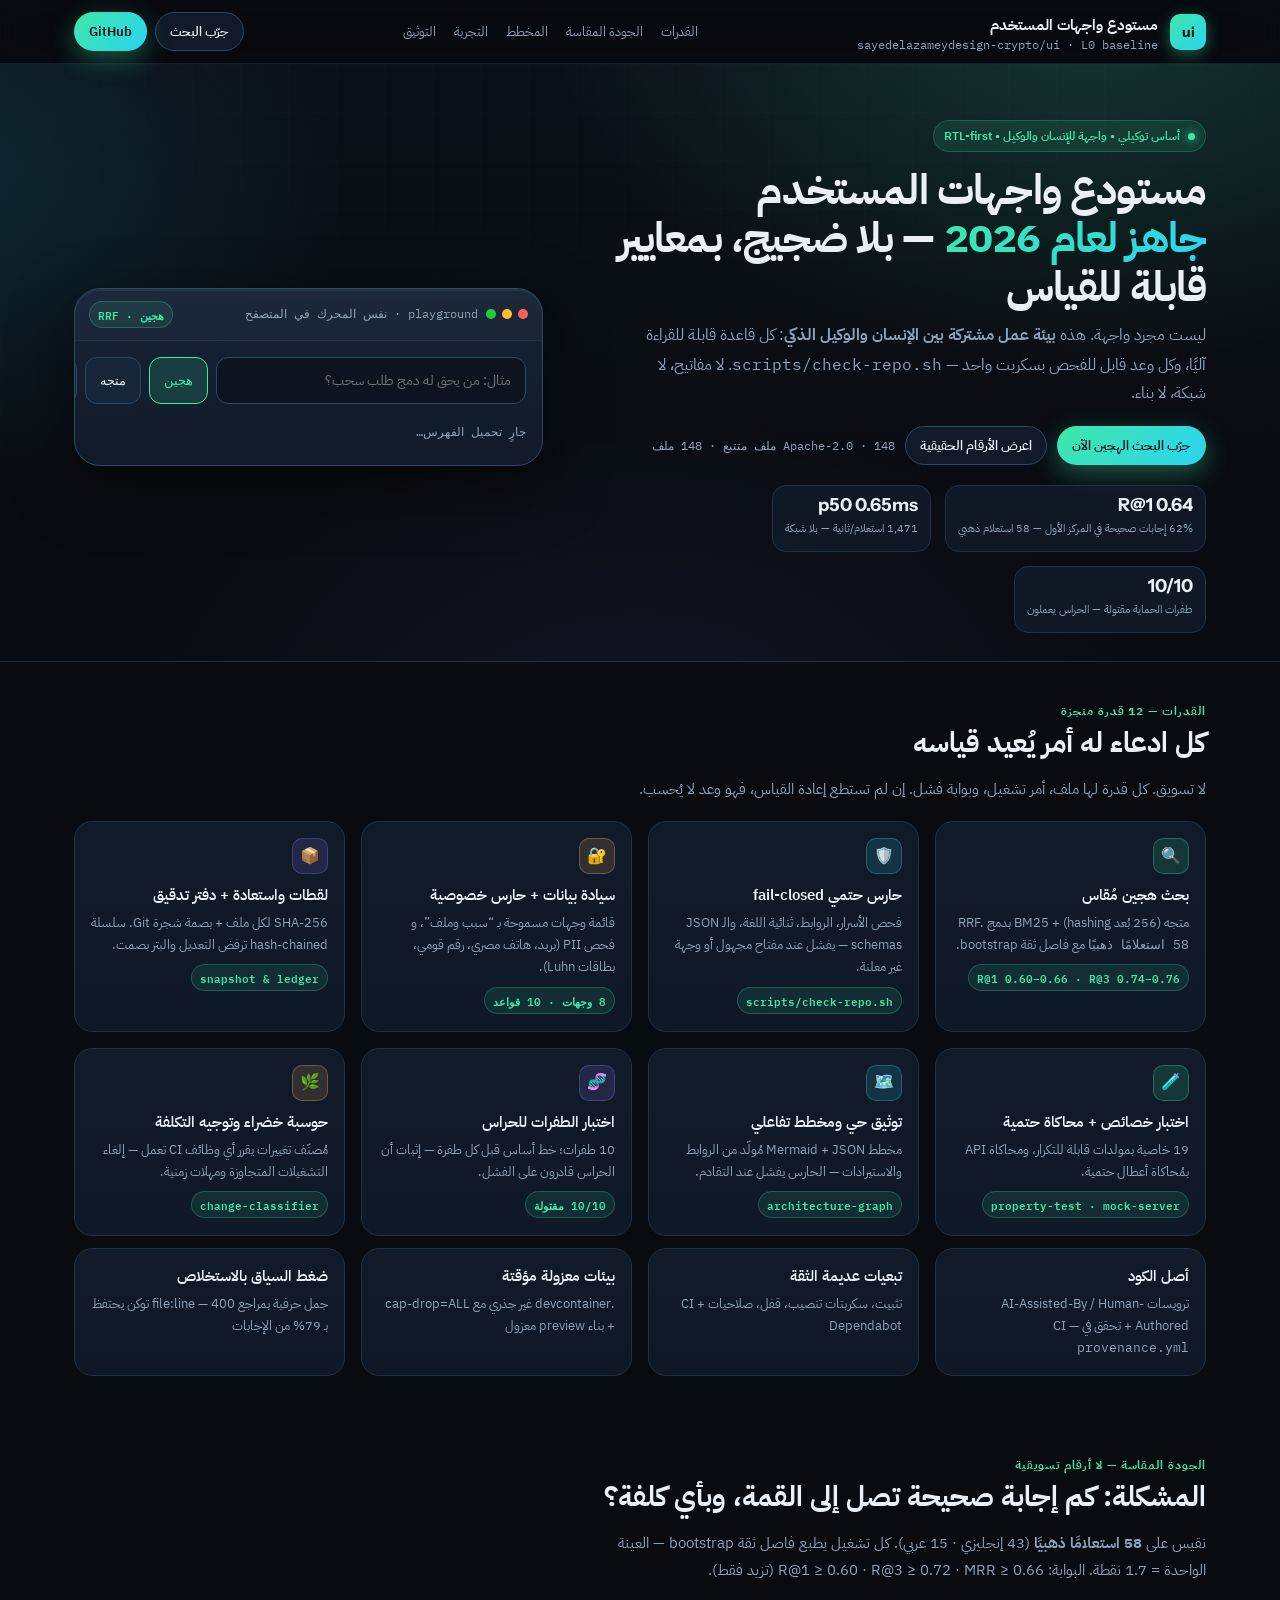
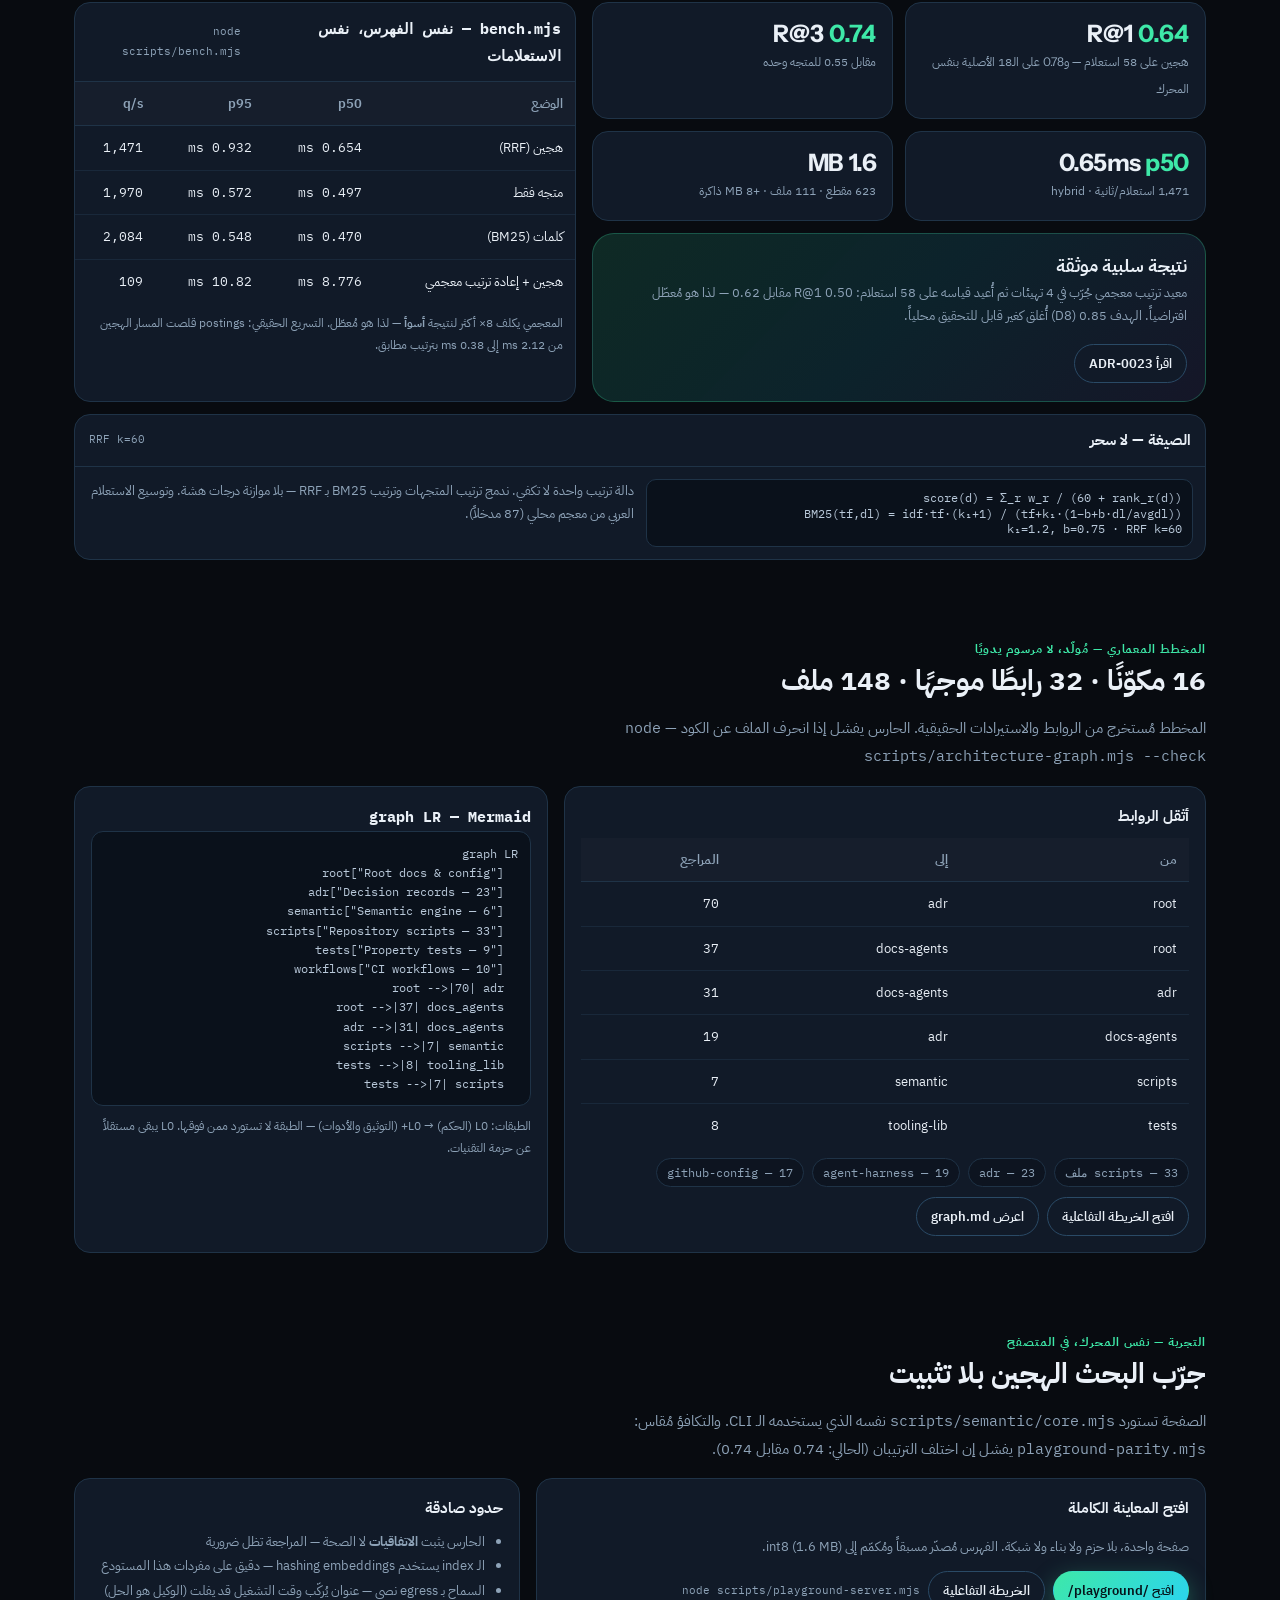
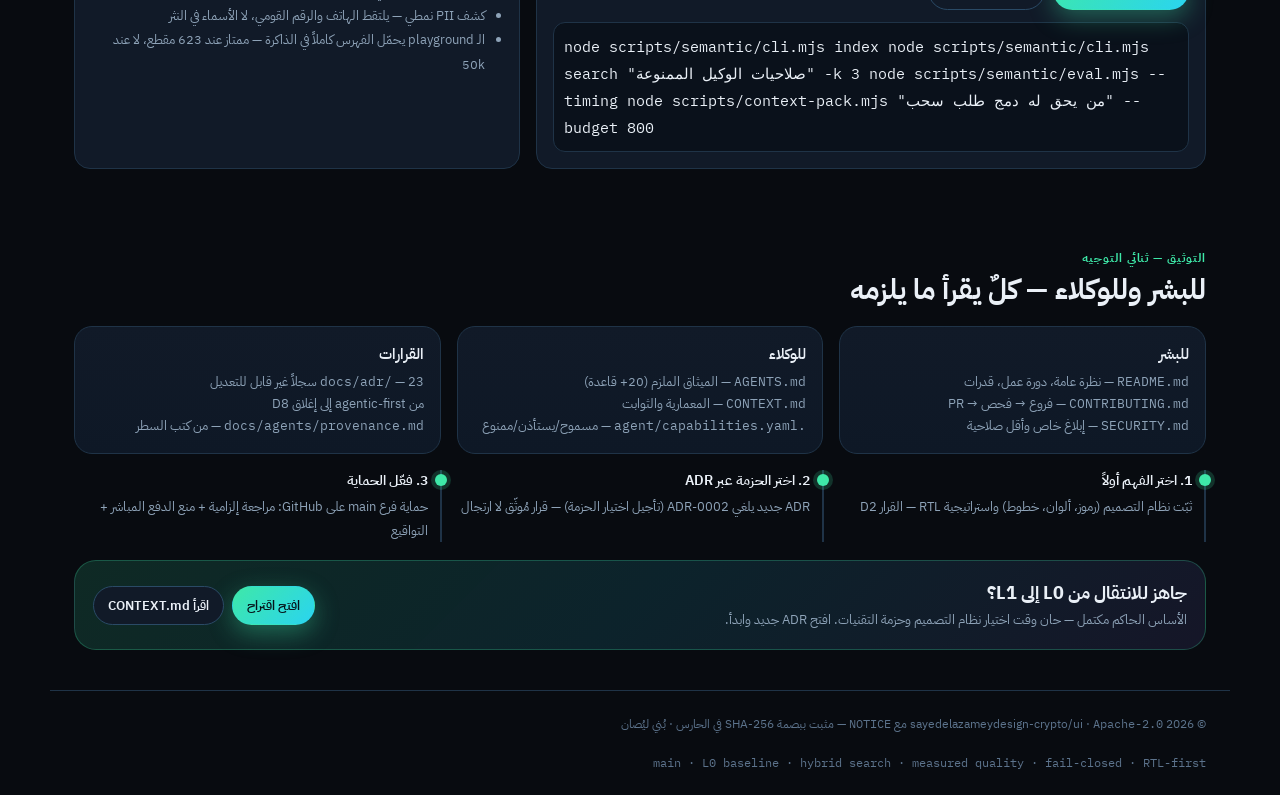
==== showcase/index.html @ 6b9ba419 "feat(showcase): موقع تعريفي فاخر RTL-first + معاينة حية هجينة - /showcase/index.html — landing page " ====
<!doctype html>
<html lang="ar" dir="rtl">
<head>
<meta charset="utf-8">
<meta name="viewport" content="width=device-width, initial-scale=1">
<title>ui — مستودع واجهات المستخدم • توكيلي وجاهز لـ 2026</title>
<meta name="description" content="مستودع واجهات المستخدم — أساس توكيلي (Agentic-First) جاهز لعام 2026. بحث هجين مُقاس، بوابة جودة حتمية، توثيق حي، واستعادة مشفّرة.">
<link rel="preconnect" href="https://fonts.googleapis.com">
<style>
  @import url('https://fonts.googleapis.com/css2?family=IBM+Plex+Sans+Arabic:wght@400;500;600;700&family=IBM+Plex+Mono:wght@400;500&family=Instrument+Sans:wght@500;600;700&display=swap');
  :root{
    --bg:#080B10; --bg2:#0F1520; --panel:#111A28; --panel2:#172539; --line:#1F3347; --line2:#2A4A66;
    --text:#EAF0F7; --muted:#8EA3B8; --dim:#5C738C;
    --accent:#3EE8A8; --accent2:#2AD4F0; --accent3:#FFB86B; --violet:#8B7DFF;
    --radius:18px; --radius-lg:26px; --shadow: 0 20px 60px rgba(0,0,0,.55), 0 2px 0 rgba(255,255,255,.06) inset;
  }
  *{box-sizing:border-box}
  html{scroll-behavior:smooth}
  body{margin:0;background:var(--bg);color:var(--text);font:15px/1.8 'IBM Plex Sans Arabic', system-ui, sans-serif;overflow-x:hidden}
  a{color:var(--accent);text-decoration:none}
  a:hover{text-decoration:underline}
  .mono{font-family:'IBM Plex Mono', ui-monospace, monospace}
  .eng{font-family:'Instrument Sans', sans-serif;letter-spacing:-.02em}
  /* NAV */
  nav{position:sticky;top:0;z-index:50;background:rgba(8,11,16,.72);backdrop-filter:blur(16px) saturate(1.2);border-bottom:1px solid rgba(31,51,71,.6)}
  .nav-inner{max-width:1180px;margin:0 auto;padding:12px 24px;display:flex;align-items:center;gap:18px;justify-content:space-between}
  .brand{display:flex;align-items:center;gap:12px}
  .logo{width:36px;height:36px;border-radius:10px;background:linear-gradient(135deg,var(--accent),var(--accent2));display:grid;place-items:center;color:#07131A;font:800 14px 'Instrument Sans',sans-serif;box-shadow:0 4px 16px rgba(62,232,168,.4)}
  .brand b{font-size:15px}
  .brand span{color:var(--muted);font-size:12px;display:block;line-height:1}
  .nav-links{display:flex;gap:18px;align-items:center;font-size:13px}
  .nav-links a{color:var(--muted)}
  .nav-links a:hover{color:var(--text)}
  .btn{appearance:none;border:1px solid var(--line2);background:var(--panel);color:var(--text);padding:9px 14px;border-radius:999px;font:600 13px 'IBM Plex Sans Arabic',sans-serif;cursor:pointer;transition:.2s}
  .btn:hover{border-color:var(--accent);transform:translateY(-1px)}
  .btn.primary{background:linear-gradient(135deg,var(--accent),var(--accent2));color:#06131A;border-color:transparent;box-shadow:0 8px 24px rgba(62,232,168,.35)}
  .btn.primary:hover{filter:brightness(1.06)}
  /* HERO */
  .hero{position:relative;overflow:hidden;border-bottom:1px solid var(--line)}
  .hero-bg{position:absolute;inset:0;background:
    radial-gradient(900px 600px at 85% -10%, rgba(62,232,168,.18), transparent 60%),
    radial-gradient(800px 500px at -10% 20%, rgba(42,212,240,.14), transparent 60%),
    radial-gradient(900px 600px at 50% 120%, rgba(139,125,255,.10), transparent 60%),
    linear-gradient(180deg, #0B1018 0%, #080B10 100%)}
  .grid-lines{position:absolute;inset:0;opacity:.3;background-image:
    linear-gradient(rgba(255,255,255,.04) 1px, transparent 1px),
    linear-gradient(90deg, rgba(255,255,255,.04) 1px, transparent 1px);background-size:48px 48px;mask-image:radial-gradient(80% 60% at 50% 0%, black 40%, transparent 75%)}
  .hero-inner{position:relative;max-width:1180px;margin:0 auto;padding:56px 24px 28px;display:grid;grid-template-columns:1.15fr .85fr;gap:28px;align-items:center}
  .kicker{display:inline-flex;align-items:center;gap:8px;padding:6px 10px;border-radius:999px;background:rgba(62,232,168,.10);border:1px solid rgba(62,232,168,.22);color:var(--accent);font:600 12px 'IBM Plex Sans Arabic',sans-serif}
  .kicker i{width:7px;height:7px;border-radius:50%;background:var(--accent);box-shadow:0 0 10px var(--accent);animation:pulse 1.6s infinite}
  @keyframes pulse{0%,100%{opacity:1}50%{opacity:.5;transform:scale(1.1)}}
  h1{margin:14px 0 10px;font:700 42px/1.15 'IBM Plex Sans Arabic',sans-serif;letter-spacing:-.02em}
  h1 em{font-style:normal;background:linear-gradient(135deg,var(--accent),var(--accent2));-webkit-background-clip:text;-webkit-text-fill-color:transparent}
  .hero p{color:var(--muted);font-size:16px;max-width:56ch;margin:0}
  .hero-actions{display:flex;gap:10px;flex-wrap:wrap;margin-top:18px}
  .hero-stats{display:flex;gap:14px;margin-top:20px;flex-wrap:wrap}
  .stat-mini{background:rgba(17,26,40,.9);border:1px solid var(--line);border-radius:14px;padding:10px 12px;min-width:120px}
  .stat-mini b{display:block;font:700 18px 'Instrument Sans',sans-serif;color:var(--text);line-height:1}
  .stat-mini span{font-size:11px;color:var(--muted)}
  /* HERO CARD */
  .hero-card{background:linear-gradient(180deg, rgba(23,37,57,.95), rgba(17,26,40,.95));border:1px solid var(--line2);border-radius:var(--radius-lg);box-shadow:var(--shadow);overflow:hidden}
  .card-head{padding:12px 14px;display:flex;align-items:center;justify-content:space-between;border-bottom:1px solid var(--line);background:rgba(255,255,255,.02)}
  .dots{display:flex;gap:6px}
  .dots i{width:10px;height:10px;border-radius:50%;background:var(--line2)}
  .dots i:nth-child(1){background:#FF5F56}.dots i:nth-child(2){background:#FFBD2E}.dots i:nth-child(3){background:#27C93F}
  .card-body{padding:16px}
  .search-row{display:flex;gap:8px}
  .search-row input{flex:1;padding:12px 14px;border-radius:12px;border:1px solid var(--line2);background:#0D1420;color:var(--text);font:14px 'IBM Plex Sans Arabic',sans-serif}
  .search-row input:focus{outline:2px solid rgba(62,232,168,.3);border-color:var(--accent)}
  .search-row button{padding:10px 14px;border-radius:12px;border:1px solid var(--line2);background:var(--panel2);color:var(--text);cursor:pointer}
  .search-row button.active{background:rgba(62,232,168,.15);border-color:var(--accent);color:var(--accent)}
  .search-hints{display:flex;gap:6px;flex-wrap:wrap;margin:10px 0}
  .chip{font:12px 'IBM Plex Sans Arabic',sans-serif;padding:6px 10px;border-radius:999px;border:1px solid var(--line);color:var(--muted);background:transparent;cursor:pointer}
  .chip:hover{border-color:var(--accent);color:var(--text)}
  .results{margin-top:10px;display:grid;gap:8px}
  .result{border:1px solid var(--line);background:#0D1420;border-radius:12px;padding:10px 12px}
  .result .head{display:flex;justify-content:space-between;gap:8px;font:12px 'IBM Plex Mono',monospace;color:var(--accent)}
  .result p{margin:6px 0 0;color:#C8D6E6;font-size:13px}
  .status-line{margin-top:8px;font:12px 'IBM Plex Mono',monospace;color:var(--muted)}
  /* SECTIONS */
  section{max-width:1180px;margin:0 auto;padding:40px 24px}
  .section-kicker{color:var(--accent);font:700 12px 'IBM Plex Sans Arabic',sans-serif;letter-spacing:.08em}
  h2{margin:6px 0 10px;font:700 28px/1.25 'IBM Plex Sans Arabic',sans-serif}
  .lead{color:var(--muted);max-width:70ch}
  .cards{display:grid;grid-template-columns:repeat(4,1fr);gap:16px;margin-top:18px}
  .card{background:linear-gradient(180deg, var(--panel), #0E1826);border:1px solid var(--line);border-radius:var(--radius);padding:16px;position:relative;overflow:hidden}
  .card::after{content:'';position:absolute;inset:auto -1px -1px -1px;height:1px;background:linear-gradient(90deg, transparent, rgba(62,232,168,.6), transparent);opacity:.6}
  .icon{width:36px;height:36px;border-radius:10px;display:grid;place-items:center;font-size:16px;margin-bottom:10px}
  .card h3{margin:0 0 6px;font:600 15px 'IBM Plex Sans Arabic',sans-serif}
  .card p{margin:0;color:var(--muted);font-size:13px;line-height:1.7}
  .badge{display:inline-flex;padding:3px 8px;border-radius:999px;font:600 11px 'IBM Plex Mono',monospace;border:1px solid rgba(62,232,168,.25);background:rgba(62,232,168,.10);color:var(--accent)}
  /* METRICS */
  .metrics{display:grid;grid-template-columns:1.1fr .9fr;gap:16px;margin-top:18px}
  .metric-grid{display:grid;grid-template-columns:repeat(2,1fr);gap:12px}
  .metric{background:var(--panel);border:1px solid var(--line);border-radius:16px;padding:16px}
  .metric b{font:700 24px 'Instrument Sans',sans-serif;display:block}
  .metric small{color:var(--muted);font-size:12px}
  .metric em{font-style:normal;color:var(--accent)}
  .table-wrap{background:var(--panel);border:1px solid var(--line);border-radius:16px;overflow:hidden}
  .table-wrap header{padding:12px 14px;border-bottom:1px solid var(--line);display:flex;justify-content:space-between;align-items:center}
  table{width:100%;border-collapse:collapse;font-size:13px}
  th{color:var(--muted);font-weight:600;text-align:right;padding:10px 12px;border-bottom:1px solid var(--line);background:rgba(255,255,255,.02)}
  td{padding:10px 12px;border-bottom:1px solid rgba(31,51,71,.6)}
  td.mono{font-family:'IBM Plex Mono',monospace}
  tr:last-child td{border-bottom:0}
  /* ARCH */
  .arch{display:grid;grid-template-columns:1.15fr .85fr;gap:16px;margin-top:16px}
  .arch-card{background:var(--panel);border:1px solid var(--line);border-radius:16px;padding:16px}
  .arch-card pre{margin:0;background:#0A111B;border:1px solid var(--line);border-radius:12px;padding:12px;overflow:auto;font:12px/1.6 'IBM Plex Mono',monospace;color:#B9C9DA}
  .pill-row{display:flex;gap:8px;flex-wrap:wrap;margin-top:10px}
  .pill{padding:6px 10px;border-radius:999px;background:#0D1420;border:1px solid var(--line);font:12px 'IBM Plex Mono',monospace;color:var(--muted)}
  /* TIMELINE */
  .timeline{display:grid;grid-template-columns:repeat(3,1fr);gap:14px;margin-top:16px}
  .step{border-right:2px solid var(--line);padding-right:12px;position:relative}
  .step::before{content:'';position:absolute;right:-7px;top:4px;width:12px;height:12px;border-radius:50%;background:var(--accent);box-shadow:0 0 0 4px rgba(62,232,168,.18)}
  .step h4{margin:0 0 4px;font:600 14px 'IBM Plex Sans Arabic',sans-serif}
  .step p{margin:0;color:var(--muted);font-size:13px}
  /* FOOTER CTA */
  .cta{margin-top:18px;background:linear-gradient(135deg, rgba(62,232,168,.14), rgba(42,212,240,.12), rgba(139,125,255,.10));border:1px solid rgba(62,232,168,.25);border-radius:22px;padding:18px;display:flex;align-items:center;justify-content:space-between;gap:16px;flex-wrap:wrap}
  .cta b{font:700 18px 'IBM Plex Sans Arabic',sans-serif}
  .cta span{color:var(--muted);font-size:13px;display:block}
  footer{border-top:1px solid var(--line);padding:22px 24px;color:var(--dim);font-size:12px;max-width:1180px;margin:0 auto}
  footer .row{display:flex;justify-content:space-between;gap:16px;flex-wrap:wrap}
  @media (max-width:980px){
    .hero-inner, .metrics, .arch{grid-template-columns:1fr}
    .cards{grid-template-columns:repeat(2,1fr)}
    .timeline{grid-template-columns:1fr}
    h1{font-size:32px}
  }
  @media (max-width:600px){
    .cards{grid-template-columns:1fr}
    .nav-links{display:none}
  }
</style>
</head>
<body>
<nav>
  <div class="nav-inner">
    <div class="brand">
      <div class="logo">ui</div>
      <div><b>مستودع واجهات المستخدم</b><span class="mono">sayedelazameydesign-crypto/ui · L0 baseline</span></div>
    </div>
    <div class="nav-links">
      <a href="#capabilities">القدرات</a>
      <a href="#quality">الجودة المقاسة</a>
      <a href="#architecture">المخطط</a>
      <a href="#playground">التجربة</a>
      <a href="#docs">التوثيق</a>
    </div>
    <div style="display:flex;gap:8px">
      <a class="btn" href="/playground/">جرّب البحث</a>
      <a class="btn primary" href="https://github.com/sayedelazameydesign-crypto/ui" target="_blank">GitHub</a>
    </div>
  </div>
</nav>

<div class="hero">
  <div class="hero-bg"></div>
  <div class="grid-lines"></div>
  <div class="hero-inner">
    <div>
      <span class="kicker"><i></i> أساس توكيلي • واجهة للإنسان والوكيل • RTL-first</span>
      <h1>مستودع واجهات المستخدم<br><em>جاهز لعام 2026</em> — بلا ضجيج، بمعايير قابلة للقياس</h1>
      <p>ليست مجرد واجهة. هذه <b>بيئة عمل مشتركة بين الإنسان والوكيل الذكي</b>: كل قاعدة قابلة للقراءة آليًا، وكل وعد قابل للفحص بسكربت واحد — <span class="mono">scripts/check-repo.sh</span>. لا مفاتيح، لا شبكة، لا بناء.</p>
      <div class="hero-actions">
        <a class="btn primary" href="#playground">جرّب البحث الهجين الآن</a>
        <a class="btn" href="#quality">اعرض الأرقام الحقيقية</a>
        <span class="mono" style="align-self:center;color:var(--muted);font-size:12px">Apache-2.0 · 148 ملف متتبع · 148 ملف</span>
      </div>
      <div class="hero-stats">
        <div class="stat-mini"><b>R@1 0.64</b><span>62% إجابات صحيحة في المركز الأول — 58 استعلام ذهبي</span></div>
        <div class="stat-mini"><b>p50 0.65ms</b><span>1,471 استعلام/ثانية — بلا شبكة</span></div>
        <div class="stat-mini"><b>10/10</b><span>طفرات الحماية مقتولة — الحراس يعملون</span></div>
      </div>
    </div>
    <div class="hero-card" id="live-demo">
      <div class="card-head">
        <div style="display:flex;gap:8px;align-items:center"><div class="dots"><i></i><i></i><i></i></div><span class="mono" style="font-size:12px;color:var(--muted)">playground · نفس المحرك في المتصفح</span></div>
        <span class="badge">هجين · RRF</span>
      </div>
      <div class="card-body">
        <div class="search-row">
          <input id="q" placeholder="مثال: من يحق له دمج طلب سحب؟">
          <button id="btn-hybrid" class="active">هجين</button>
          <button id="btn-vector">متجه</button>
          <button id="btn-keyword">كلمات</button>
        </div>
        <div class="search-hints" id="hints"></div>
        <div class="status-line" id="status">جارٍ تحميل الفهرس…</div>
        <div class="results" id="results"></div>
      </div>
    </div>
  </div>
</div>

<section id="capabilities">
  <div class="section-kicker">القدرات — 12 قدرة منجزة</div>
  <h2>كل ادعاء له أمر يُعيد قياسه</h2>
  <p class="lead">لا تسويق. كل قدرة لها ملف، أمر تشغيل، وبوابة فشل. إن لم تستطع إعادة القياس، فهو وعد لا يُحسب.</p>
  <div class="cards">
    <div class="card">
      <div class="icon" style="background:rgba(62,232,168,.14);border:1px solid rgba(62,232,168,.3)">🔍</div>
      <h3>بحث هجين مُقاس</h3>
      <p>متجه (256 بُعد hashing) + BM25 بدمج RRF. <span class="mono">58 استعلامًا ذهبيًا</span> مع فاصل ثقة bootstrap.</p>
      <div style="margin-top:8px"><span class="badge">R@1 0.60–0.66 · R@3 0.74–0.76</span></div>
    </div>
    <div class="card">
      <div class="icon" style="background:rgba(42,212,240,.14);border:1px solid rgba(42,212,240,.3)">🛡️</div>
      <h3>حارس حتمي fail-closed</h3>
      <p>فحص الأسرار، الروابط، ثنائية اللغة، والـ JSON schemas — يفشل عند مفتاح مجهول أو وجهة غير معلنة.</p>
      <div style="margin-top:8px"><span class="badge">scripts/check-repo.sh</span></div>
    </div>
    <div class="card">
      <div class="icon" style="background:rgba(255,184,107,.14);border:1px solid rgba(255,184,107,.3)">🔐</div>
      <h3>سيادة بيانات + حارس خصوصية</h3>
      <p>قائمة وجهات مسموحة بـ “سبب وملف”، و فحص PII (بريد، هاتف مصري، رقم قومي، بطاقات Luhn).</p>
      <div style="margin-top:8px"><span class="badge">8 وجهات · 10 قواعد</span></div>
    </div>
    <div class="card">
      <div class="icon" style="background:rgba(139,125,255,.14);border:1px solid rgba(139,125,255,.3)">📦</div>
      <h3>لقطات واستعادة + دفتر تدقيق</h3>
      <p>SHA-256 لكل ملف + بصمة شجرة Git. سلسلة hash-chained ترفض التعديل والبتر بصمت.</p>
      <div style="margin-top:8px"><span class="badge">snapshot & ledger</span></div>
    </div>
    <div class="card">
      <div class="icon" style="background:rgba(62,232,168,.14);border:1px solid rgba(62,232,168,.3)">🧪</div>
      <h3>اختبار خصائص + محاكاة حتمية</h3>
      <p>19 خاصية بمولدات قابلة للتكرار، ومحاكاة API بمُحاكاة أعطال حتمية.</p>
      <div style="margin-top:8px"><span class="badge">property-test · mock-server</span></div>
    </div>
    <div class="card">
      <div class="icon" style="background:rgba(42,212,240,.14);border:1px solid rgba(42,212,240,.3)">🗺️</div>
      <h3>توثيق حي ومخطط تفاعلي</h3>
      <p>مخطط Mermaid + JSON مُولّد من الروابط والاستيرادات — الحارس يفشل عند التقادم.</p>
      <div style="margin-top:8px"><span class="badge">architecture-graph</span></div>
    </div>
    <div class="card">
      <div class="icon" style="background:rgba(139,125,255,.14);border:1px solid rgba(139,125,255,.3)">🧬</div>
      <h3>اختبار الطفرات للحراس</h3>
      <p>10 طفرات؛ خط أساس قبل كل طفرة — إثبات أن الحراس قادرون على الفشل.</p>
      <div style="margin-top:8px"><span class="badge">10/10 مقتولة</span></div>
    </div>
    <div class="card">
      <div class="icon" style="background:rgba(255,184,107,.14);border:1px solid rgba(255,184,107,.3)">🌿</div>
      <h3>حوسبة خضراء وتوجيه التكلفة</h3>
      <p>مُصنّف تغييرات يقرر أي وظائف CI تعمل — إلغاء التشغيلات المتجاوزة ومهلات زمنية.</p>
      <div style="margin-top:8px"><span class="badge">change-classifier</span></div>
    </div>
  </div>
  <div class="cards" style="grid-template-columns:repeat(4,1fr);margin-top:12px">
    <div class="card"><h3>أصل الكود</h3><p>ترويسات AI-Assisted-By / Human-Authored + تحقق في CI — <span class="mono">provenance.yml</span></p></div>
    <div class="card"><h3>تبعيات عديمة الثقة</h3><p>تثبيت، سكربتات تنصيب، قفل، صلاحيات CI + Dependabot</p></div>
    <div class="card"><h3>بيئات معزولة مؤقتة</h3><p>.devcontainer غير جذري مع cap-drop=ALL + بناء preview معزول</p></div>
    <div class="card"><h3>ضغط السياق بالاستخلاص</h3><p>جمل حرفية بمراجع file:line — 400 توكن يحتفظ بـ 79% من الإجابات</p></div>
  </div>
</section>

<section id="quality">
  <div class="section-kicker">الجودة المقاسة — لا أرقام تسويقية</div>
  <h2>المشكلة: كم إجابة صحيحة تصل إلى القمة، وبأي كلفة؟</h2>
  <p class="lead">نقيس على <b>58 استعلامًا ذهبيًا</b> (43 إنجليزي · 15 عربي). كل تشغيل يطبع فاصل ثقة bootstrap — العينة الواحدة = 1.7 نقطة. البوابة: R@1 ≥ 0.60 · R@3 ≥ 0.72 · MRR ≥ 0.66 (تزيد فقط).</p>
  <div class="metrics">
    <div>
      <div class="metric-grid">
        <div class="metric"><b><em>0.64</em> R@1</b><small>هجين على 58 استعلام — و<span class="eng">0.78</span> على الـ18 الأصلية بنفس المحرك</small></div>
        <div class="metric"><b><em>0.74</em> R@3</b><small>مقابل 0.55 للمتجه وحده</small></div>
        <div class="metric"><b class="eng">0.65ms <em>p50</em></b><small>1,471 استعلام/ثانية · hybrid</small></div>
        <div class="metric"><b class="eng">1.6 MB</b><small>623 مقطع · 111 ملف · +8 MB ذاكرة</small></div>
      </div>
      <div class="cta" style="margin-top:12px">
        <div><b>نتيجة سلبية موثقة</b><span>معيد ترتيب معجمي جُرّب في 4 تهيئات ثم أُعيد قياسه على 58 استعلام: R@1 0.50 مقابل 0.62 — لذا هو مُعطّل افتراضياً. الهدف 0.85 (D8) أُغلق كغير قابل للتحقيق محلياً.</span></div>
        <a class="btn" href="https://github.com/sayedelazameydesign-crypto/ui/blob/main/docs/adr/0023-close-d8.md" target="_blank">اقرأ ADR-0023</a>
      </div>
    </div>
    <div class="table-wrap">
      <header><b class="mono">bench.mjs — نفس الفهرس، نفس الاستعلامات</b><span class="mono" style="font-size:11px;color:var(--muted)">node scripts/bench.mjs</span></header>
      <table>
        <thead><tr><th>الوضع</th><th>p50</th><th>p95</th><th>q/s</th></tr></thead>
        <tbody>
          <tr><td>هجين (RRF)</td><td class="mono">0.654 ms</td><td class="mono">0.932 ms</td><td class="mono">1,471</td></tr>
          <tr><td>متجه فقط</td><td class="mono">0.497 ms</td><td class="mono">0.572 ms</td><td class="mono">1,970</td></tr>
          <tr><td>كلمات (BM25)</td><td class="mono">0.470 ms</td><td class="mono">0.548 ms</td><td class="mono">2,084</td></tr>
          <tr><td>هجين + إعادة ترتيب معجمي</td><td class="mono">8.776 ms</td><td class="mono">10.82 ms</td><td class="mono">109</td></tr>
        </tbody>
      </table>
      <div style="padding:10px 12px;color:var(--muted);font-size:12px">المعجمي يكلف 8× أكثر لنتيجة <b>أسوأ</b> — لذا هو مُعطّل. التسريع الحقيقي: postings قلصت المسار الهجين من 2.12 ms إلى 0.38 ms بترتيب مطابق.</div>
    </div>
  </div>
  <div class="table-wrap" style="margin-top:12px">
    <header><b>الصيغة — لا سحر</b><span class="mono" style="font-size:11px;color:var(--muted)">RRF k=60</span></header>
    <div style="padding:12px;display:grid;grid-template-columns:1fr 1fr;gap:12px">
      <pre style="margin:0;background:#0A111B;border:1px solid var(--line);border-radius:10px;padding:10px;font:12px 'IBM Plex Mono',monospace;color:#B9C9DA">score(d) = Σ_r w_r / (60 + rank_r(d))
BM25(tf,dl) = idf·tf·(k₁+1) / (tf+k₁·(1−b+b·dl/avgdl))
k₁=1.2, b=0.75 · RRF k=60</pre>
      <div style="color:var(--muted);font-size:13px">دالة ترتيب واحدة لا تكفي. ندمج ترتيب المتجهات وترتيب BM25 بـ RRF — بلا موازنة درجات هشة. وتوسيع الاستعلام العربي من معجم محلي (87 مدخلاً).</div>
    </div>
  </div>
</section>

<section id="architecture">
  <div class="section-kicker">المخطط المعماري — مُولّد، لا مرسوم يدويًا</div>
  <h2>16 مكوّنًا · 32 رابطًا موجهًا · 148 ملف</h2>
  <p class="lead">المخطط مُستخرج من الروابط والاستيرادات الحقيقية. الحارس يفشل إذا انحرف الملف عن الكود — <span class="mono">node scripts/architecture-graph.mjs --check</span></p>
  <div class="arch">
    <div class="arch-card">
      <b>أثقل الروابط</b>
      <table style="margin-top:8px">
        <thead><tr><th>من</th><th>إلى</th><th>المراجع</th></tr></thead>
        <tbody>
          <tr><td>root</td><td>adr</td><td class="mono">70</td></tr>
          <tr><td>root</td><td>docs-agents</td><td class="mono">37</td></tr>
          <tr><td>adr</td><td>docs-agents</td><td class="mono">31</td></tr>
          <tr><td>docs-agents</td><td>adr</td><td class="mono">19</td></tr>
          <tr><td>scripts</td><td>semantic</td><td class="mono">7</td></tr>
          <tr><td>tests</td><td>tooling-lib</td><td class="mono">8</td></tr>
        </tbody>
      </table>
      <div class="pill-row">
        <span class="pill">scripts — 33 ملف</span><span class="pill">adr — 23</span><span class="pill">agent-harness — 19</span><span class="pill">github-config — 17</span>
      </div>
      <div style="margin-top:10px;display:flex;gap:8px">
        <a class="btn" href="/playground/graph.html" target="_blank">افتح الخريطة التفاعلية</a>
        <a class="btn" href="https://github.com/sayedelazameydesign-crypto/ui/blob/main/docs/architecture/graph.md" target="_blank">اعرض graph.md</a>
      </div>
    </div>
    <div class="arch-card">
      <b class="mono">graph LR — Mermaid</b>
      <pre>graph LR
  root["Root docs & config"]
  adr["Decision records — 23"]
  semantic["Semantic engine — 6"]
  scripts["Repository scripts — 33"]
  tests["Property tests — 9"]
  workflows["CI workflows — 10"]
  root -->|70| adr
  root -->|37| docs_agents
  adr -->|31| docs_agents
  scripts -->|7| semantic
  tests -->|8| tooling_lib
  tests -->|7| scripts</pre>
      <div style="margin-top:10px;color:var(--muted);font-size:12px">الطبقات: L0 (الحكم) → L0+ (التوثيق والأدوات) — الطبقة لا تستورد ممن فوقها. L0 يبقى مستقلاً عن حزمة التقنيات.</div>
    </div>
  </div>
</section>

<section id="playground">
  <div class="section-kicker">التجربة — نفس المحرك، في المتصفح</div>
  <h2>جرّب البحث الهجين بلا تثبيت</h2>
  <p class="lead">الصفحة تستورد <span class="mono">scripts/semantic/core.mjs</span> نفسه الذي يستخدمه الـ CLI. والتكافؤ مُقاس: <span class="mono">playground-parity.mjs</span> يفشل إن اختلف الترتيبان (الحالي: 0.74 مقابل 0.74).</p>
  <div style="display:grid;grid-template-columns:1.2fr .8fr;gap:16px;margin-top:14px">
    <div class="arch-card">
      <b>افتح المعاينة الكاملة</b>
      <p style="color:var(--muted);font-size:13px">صفحة واحدة، بلا حزم ولا بناء ولا شبكة. الفهرس مُصدّر مسبقاً ومُكمّم إلى int8 (1.6 MB).</p>
      <div style="display:flex;gap:8px;margin-top:10px;flex-wrap:wrap">
        <a class="btn primary" href="/playground/" target="_blank">افتح /playground/</a>
        <a class="btn" href="/playground/graph.html" target="_blank">الخريطة التفاعلية</a>
        <span class="mono" style="align-self:center;color:var(--muted);font-size:11px">node scripts/playground-server.mjs</span>
      </div>
      <div style="margin-top:12px;background:#0A111B;border:1px solid var(--line);border-radius:12px;padding:10px" class="mono" dir="ltr" style="text-align:left">node scripts/semantic/cli.mjs index
node scripts/semantic/cli.mjs search "صلاحيات الوكيل الممنوعة" -k 3
node scripts/semantic/eval.mjs --timing
node scripts/context-pack.mjs "من يحق له دمج طلب سحب" --budget 800</div>
    </div>
    <div class="arch-card">
      <b>حدود صادقة</b>
      <ul style="margin:8px 0 0;padding:0 18px 0 0;color:var(--muted);font-size:13px;line-height:1.9">
        <li>الحارس يثبت <b>الاتفاقيات</b> لا الصحة — المراجعة تظل ضرورية</li>
        <li>الـ index يستخدم hashing embeddings — دقيق على مفردات هذا المستودع</li>
        <li>السماح بـ egress نصي — عنوان يُركّب وقت التشغيل قد يفلت (الوكيل هو الحل)</li>
        <li>كشف PII نمطي — يلتقط الهاتف والرقم القومي، لا الأسماء في النثر</li>
        <li>الـ playground يحمّل الفهرس كاملاً في الذاكرة — ممتاز عند 623 مقطع، لا عند 50k</li>
      </ul>
    </div>
  </div>
</section>

<section id="docs">
  <div class="section-kicker">التوثيق — ثنائي التوجيه</div>
  <h2>للبشر وللوكلاء — كلٌ يقرأ ما يلزمه</h2>
  <div class="cards" style="grid-template-columns:repeat(3,1fr)">
    <div class="card">
      <h3>للبشر</h3>
      <p><span class="mono">README.md</span> — نظرة عامة، دورة عمل، قدرات<br><span class="mono">CONTRIBUTING.md</span> — فروع → فحص → PR<br><span class="mono">SECURITY.md</span> — إبلاغ خاص وأقل صلاحية</p>
    </div>
    <div class="card">
      <h3>للوكلاء</h3>
      <p><span class="mono">AGENTS.md</span> — الميثاق الملزم (20+ قاعدة)<br><span class="mono">CONTEXT.md</span> — المعمارية والثوابت<br><span class="mono">.agent/capabilities.yaml</span> — مسموح/يستأذن/ممنوع</p>
    </div>
    <div class="card">
      <h3>القرارات</h3>
      <p><span class="mono">docs/adr/</span> — 23 سجلاً غير قابل للتعديل<br>من agentic-first إلى إغلاق D8<br><span class="mono">docs/agents/provenance.md</span> — من كتب السطر</p>
    </div>
  </div>
  <div class="timeline">
    <div class="step"><h4>1. اختر الفهم أولاً</h4><p>ثبّت نظام التصميم (رموز، ألوان، خطوط) واستراتيجية RTL — القرار D2</p></div>
    <div class="step"><h4>2. اختر الحزمة عبر ADR</h4><p>ADR جديد يلغي ADR-0002 (تأجيل اختيار الحزمة) — قرار مُوثّق لا ارتجال</p></div>
    <div class="step"><h4>3. فعّل الحماية</h4><p>حماية فرع main على GitHub: مراجعة إلزامية + منع الدفع المباشر + التواقيع</p></div>
  </div>
  <div class="cta">
    <div><b>جاهز للانتقال من L0 إلى L1؟</b><span>الأساس الحاكم مكتمل — حان وقت اختيار نظام التصميم وحزمة التقنيات. افتح ADR جديد وابدأ.</span></div>
    <div style="display:flex;gap:8px">
      <a class="btn primary" href="https://github.com/sayedelazameydesign-crypto/ui/issues/new" target="_blank">افتح اقتراح</a>
      <a class="btn" href="https://github.com/sayedelazameydesign-crypto/ui/blob/main/CONTEXT.md" target="_blank">اقرأ CONTEXT.md</a>
    </div>
  </div>
</section>

<footer>
  <div class="row">
    <div>© 2026 sayedelazameydesign-crypto/ui · <span class="mono">Apache-2.0</span> مع <span class="mono">NOTICE</span> — مثبت ببصمة SHA-256 في الحارس · بُني ليُصان</div>
    <div class="mono">main · L0 baseline · hybrid search · measured quality · fail-closed · RTL-first</div>
  </div>
</footer>

<script type="module">
import { hydrate, search } from "./playground/engine.mjs";
const hints = ["كيف نمنع تسريب البيانات الشخصية؟","من يحق له دمج طلب سحب","ما قواعد الخصوصية في الالتزام؟","hybrid retrieval recall","how are artifacts stored"];
const $=id=>document.getElementById(id);
let index=null, mode="hybrid";
$("hints").replaceChildren(...hints.map(t=>{const b=document.createElement("button");b.className="chip";b.textContent=t;b.onclick=()=>{$("q").value=t;run();};return b;}));
function setMode(m){mode=m; ["hybrid","vector","keyword"].forEach(k=>$("btn-"+k).classList.toggle("active",k===m)); if($("q").value.trim()) run();}
$("btn-hybrid").onclick=()=>setMode("hybrid");
$("btn-vector").onclick=()=>setMode("vector");
$("btn-keyword").onclick=()=>setMode("keyword");
function run(){
  const q=$("q").value.trim(); if(!index||!q){$("results").replaceChildren(); return;}
  const t0=performance.now(); const hits=search(index,q,{k:5,mode}); const ms=(performance.now()-t0).toFixed(1);
  $("status").textContent = hits.length ? `${hits.length} نتيجة في ${ms} ms — وضع ${mode}` : "لا نتائج — جرّب كلمة أعم";
  $("results").replaceChildren(...hits.map(h=>{
    const d=document.createElement("div"); d.className="result";
    d.innerHTML=`<div class="head"><span>${h.file}:${h.line}</span><span>${h.score.toFixed(3)} · vec ${h.vector.toFixed(3)} · bm25 ${h.keyword}</span></div><div style="color:var(--muted);font-size:11px;margin-top:2px" class="mono">${(h.heading||"").replace(/[<>&]/g,"")}</div><p>${h.preview.replace(/[<>&]/g,"")}</p>`;
    return d;
  }));
}
$("q").addEventListener("input", run);
// load index
try{
  const r=await fetch("./playground/index.json"); if(!r.ok) throw new Error(r.status);
  const payload=await r.json(); index=hydrate(payload); $("status").textContent=`الفهرس جاهز · ${index.chunks.length} مقطع · ${payload.dims}d · نفس المحرك في المتصفح`;
}catch(e){ $("status").textContent=`تعذر تحميل الفهرس (${e.message}) — افتح عبر خادم HTTP`; }
</script>
</body>
</html>
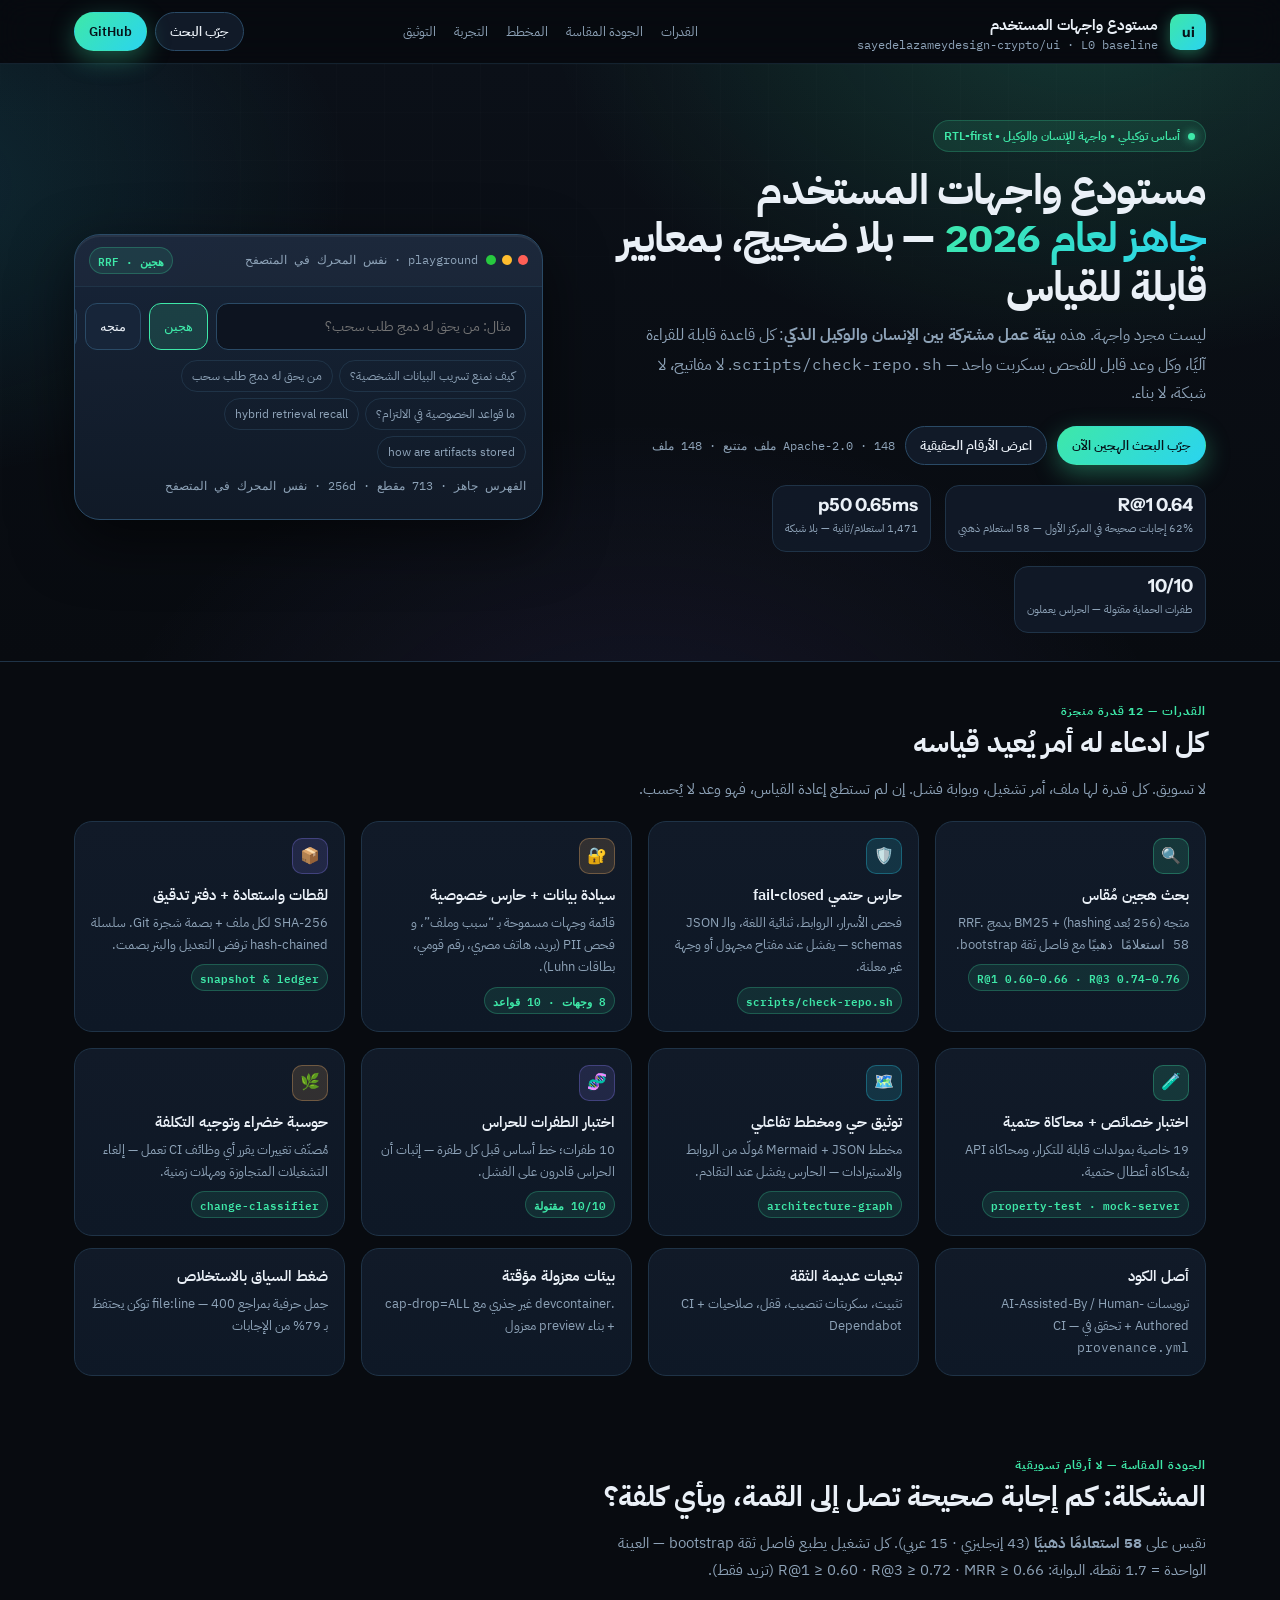
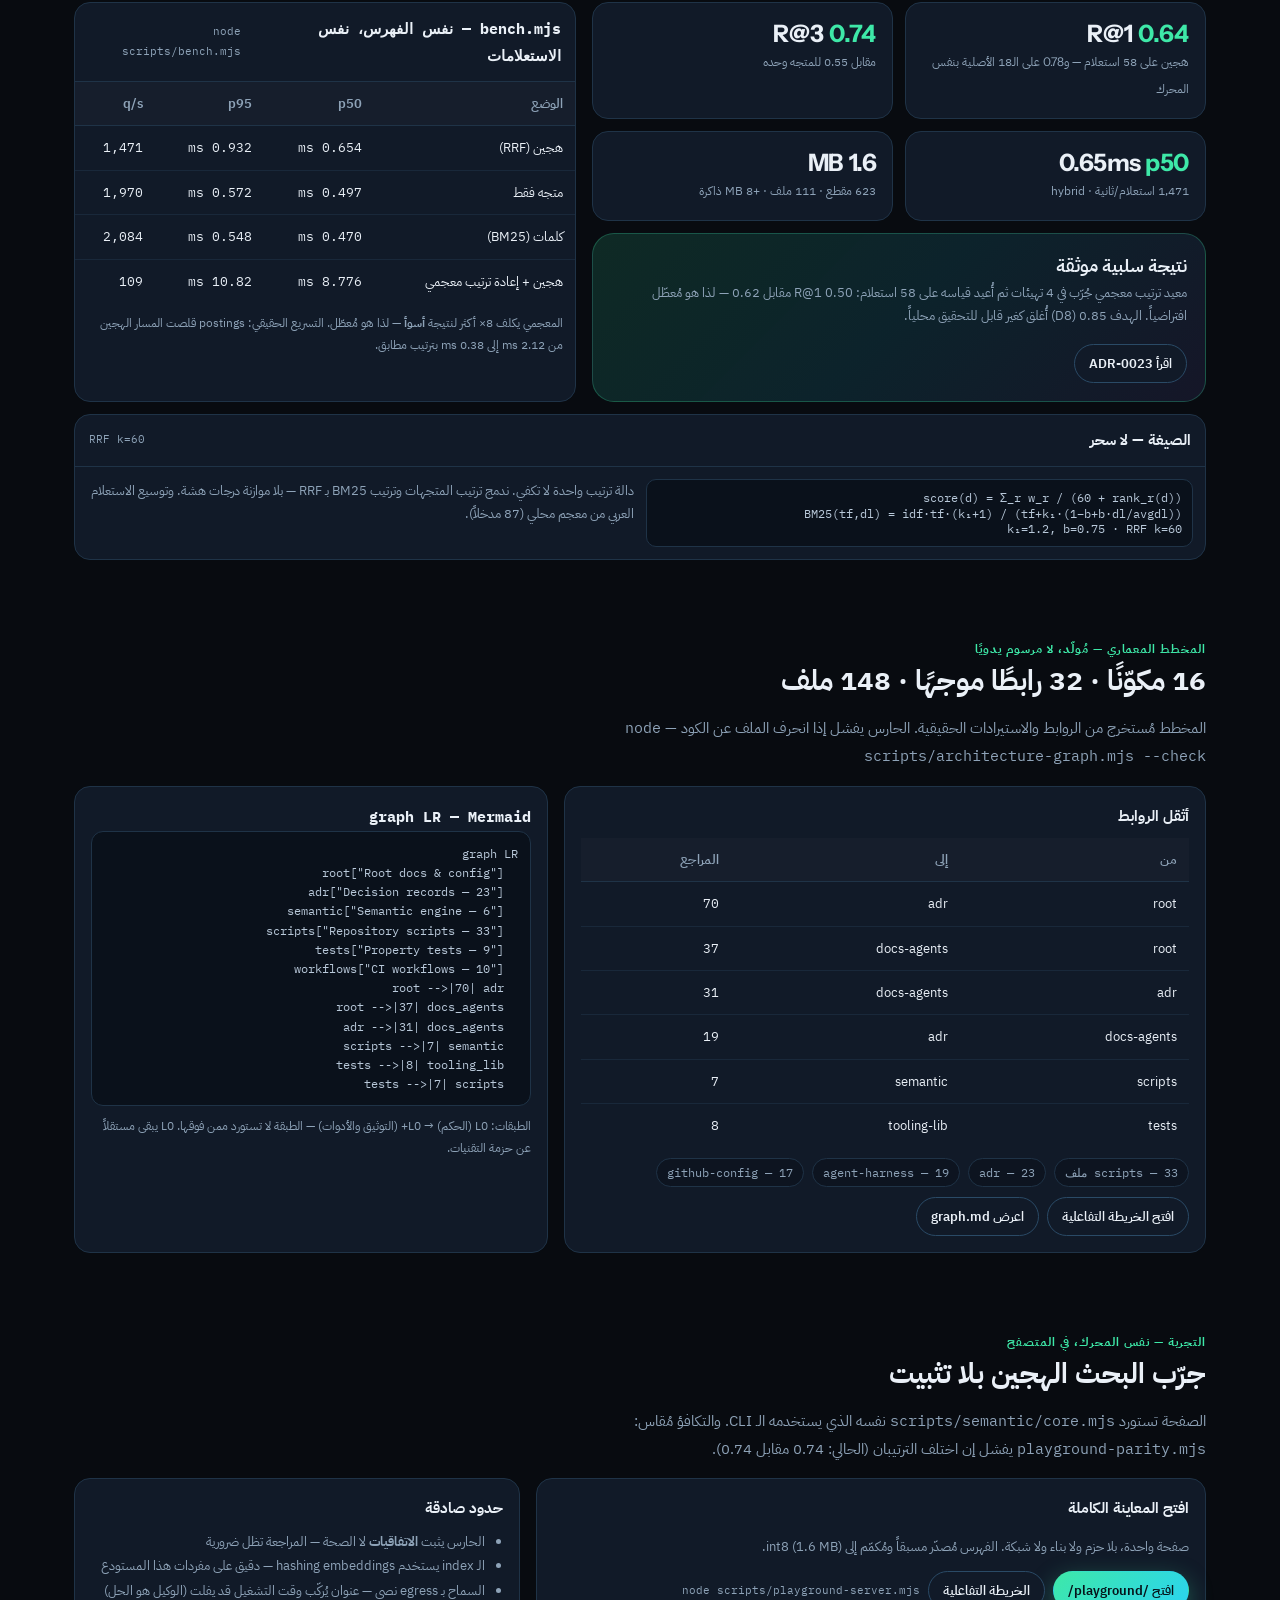
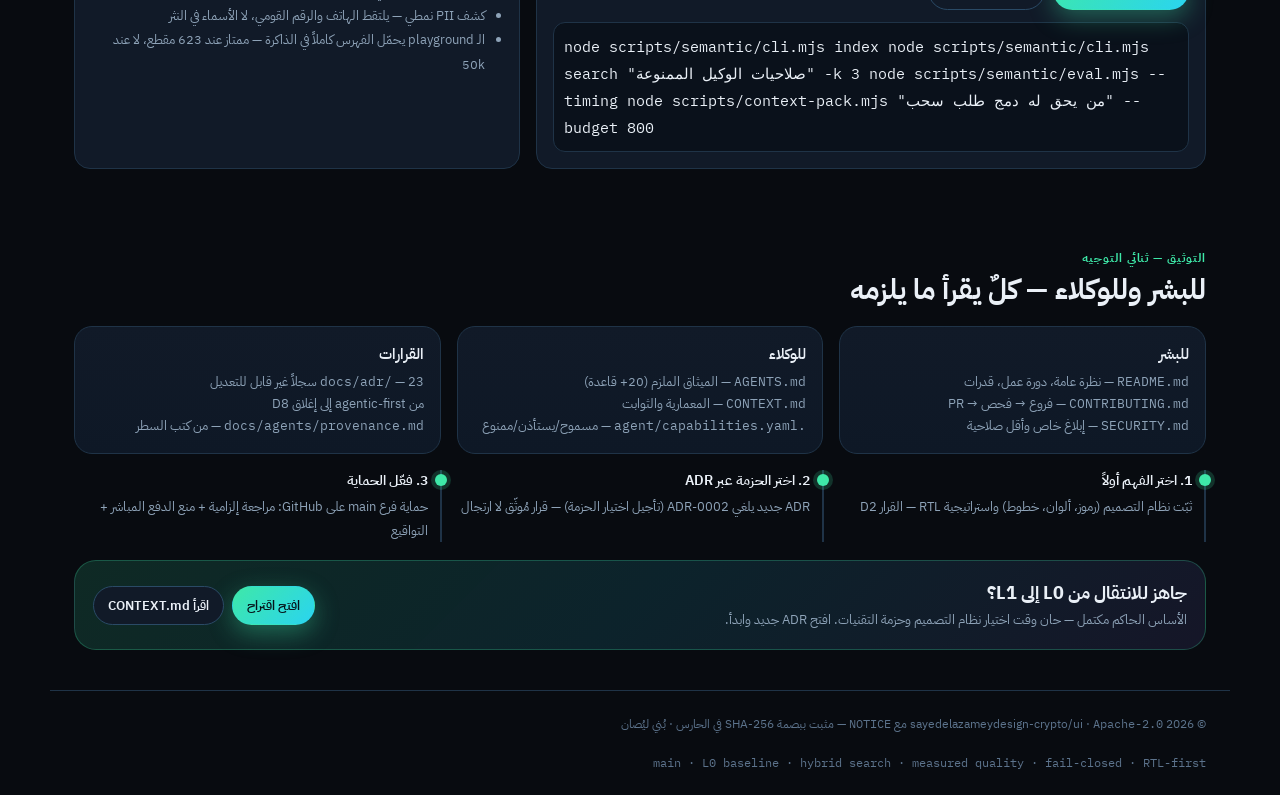
==== commit 49e2c4b8: "fix(deploy): إصلاح 404 بعد النشر — مسارات صحيحة لـ Vercel - إزالة outputDirectory الخاطئ الذي حجب /p" ====
--- a/showcase/index.html
+++ b/showcase/index.html
@@ -413,7 +413,7 @@
 </footer>
 
 <script type="module">
-import { hydrate, search } from "./playground/engine.mjs";
+import { hydrate, search } from "/playground/engine.mjs";
 const hints = ["كيف نمنع تسريب البيانات الشخصية؟","من يحق له دمج طلب سحب","ما قواعد الخصوصية في الالتزام؟","hybrid retrieval recall","how are artifacts stored"];
 const $=id=>document.getElementById(id);
 let index=null, mode="hybrid";
@@ -435,7 +435,7 @@
 $("q").addEventListener("input", run);
 // load index
 try{
-  const r=await fetch("./playground/index.json"); if(!r.ok) throw new Error(r.status);
+  const r=await fetch("/playground/index.json"); if(!r.ok) throw new Error(r.status);
   const payload=await r.json(); index=hydrate(payload); $("status").textContent=`الفهرس جاهز · ${index.chunks.length} مقطع · ${payload.dims}d · نفس المحرك في المتصفح`;
 }catch(e){ $("status").textContent=`تعذر تحميل الفهرس (${e.message}) — افتح عبر خادم HTTP`; }
 </script>
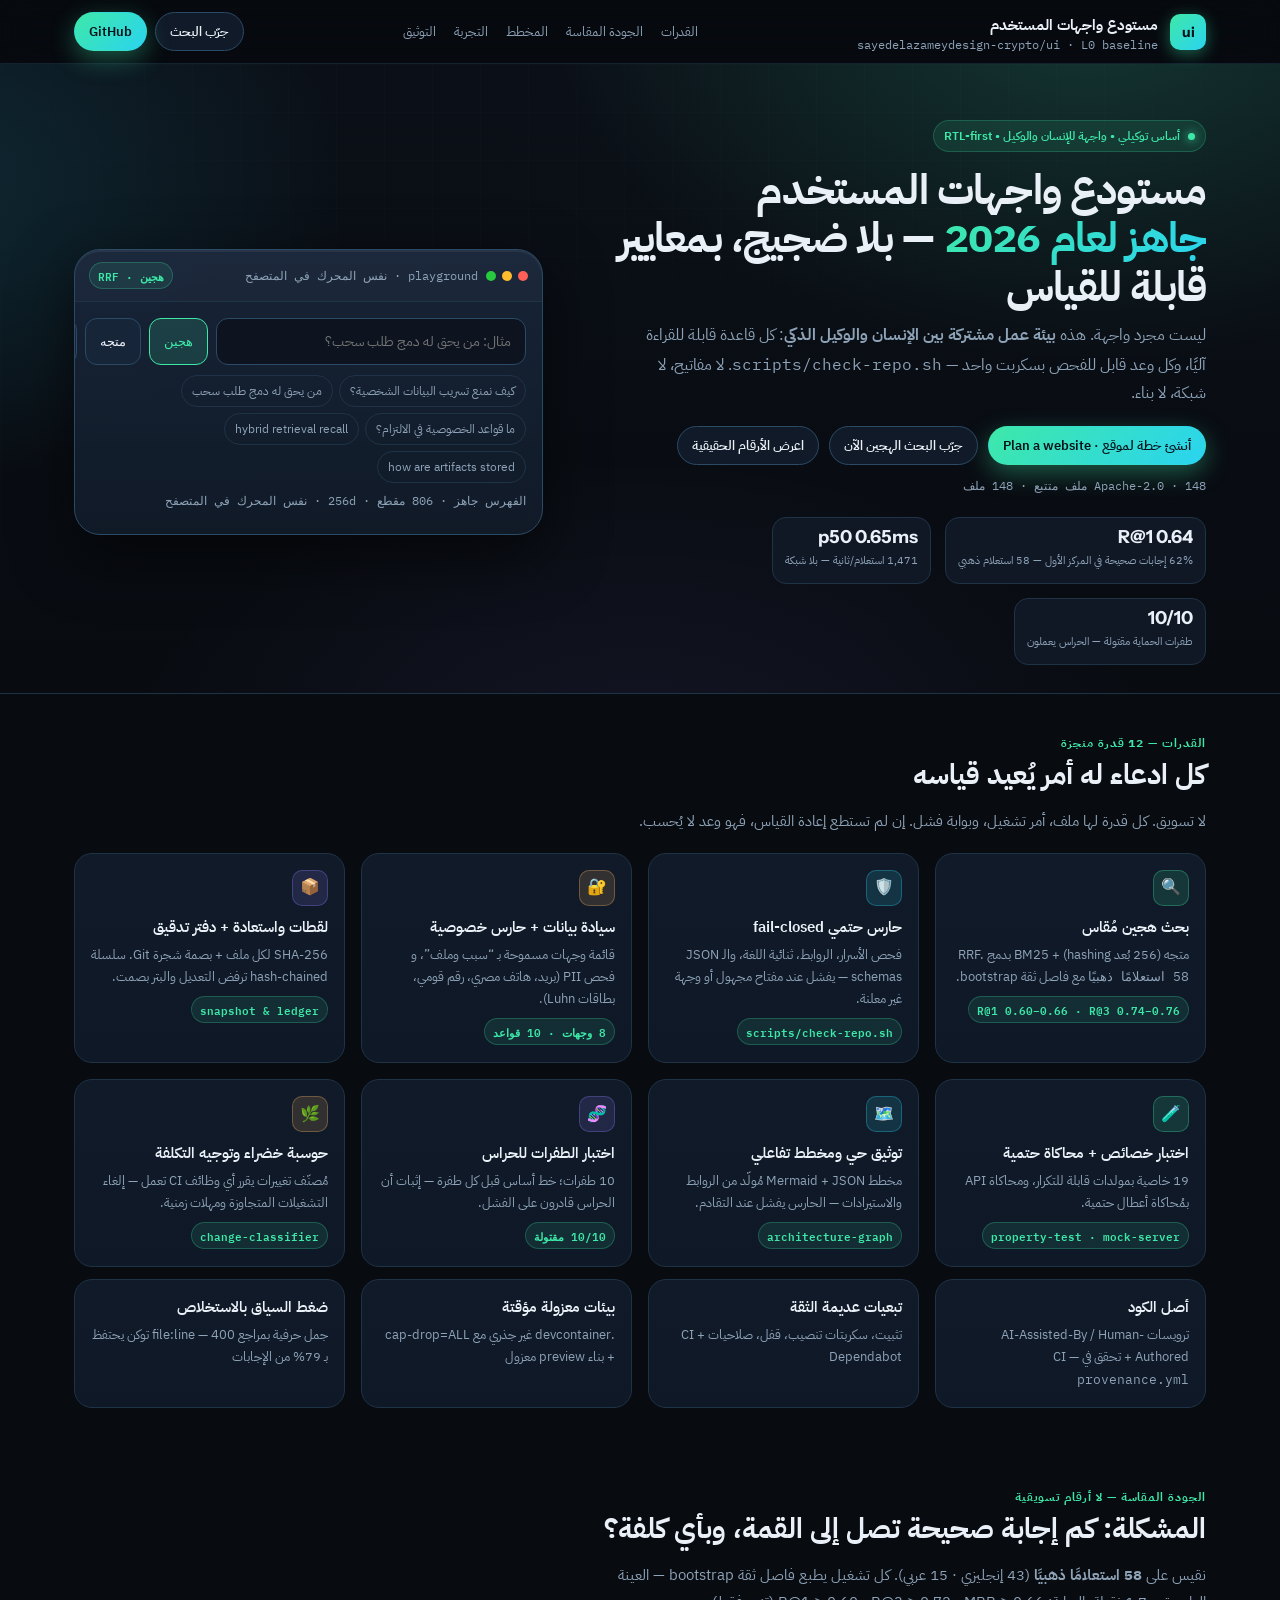
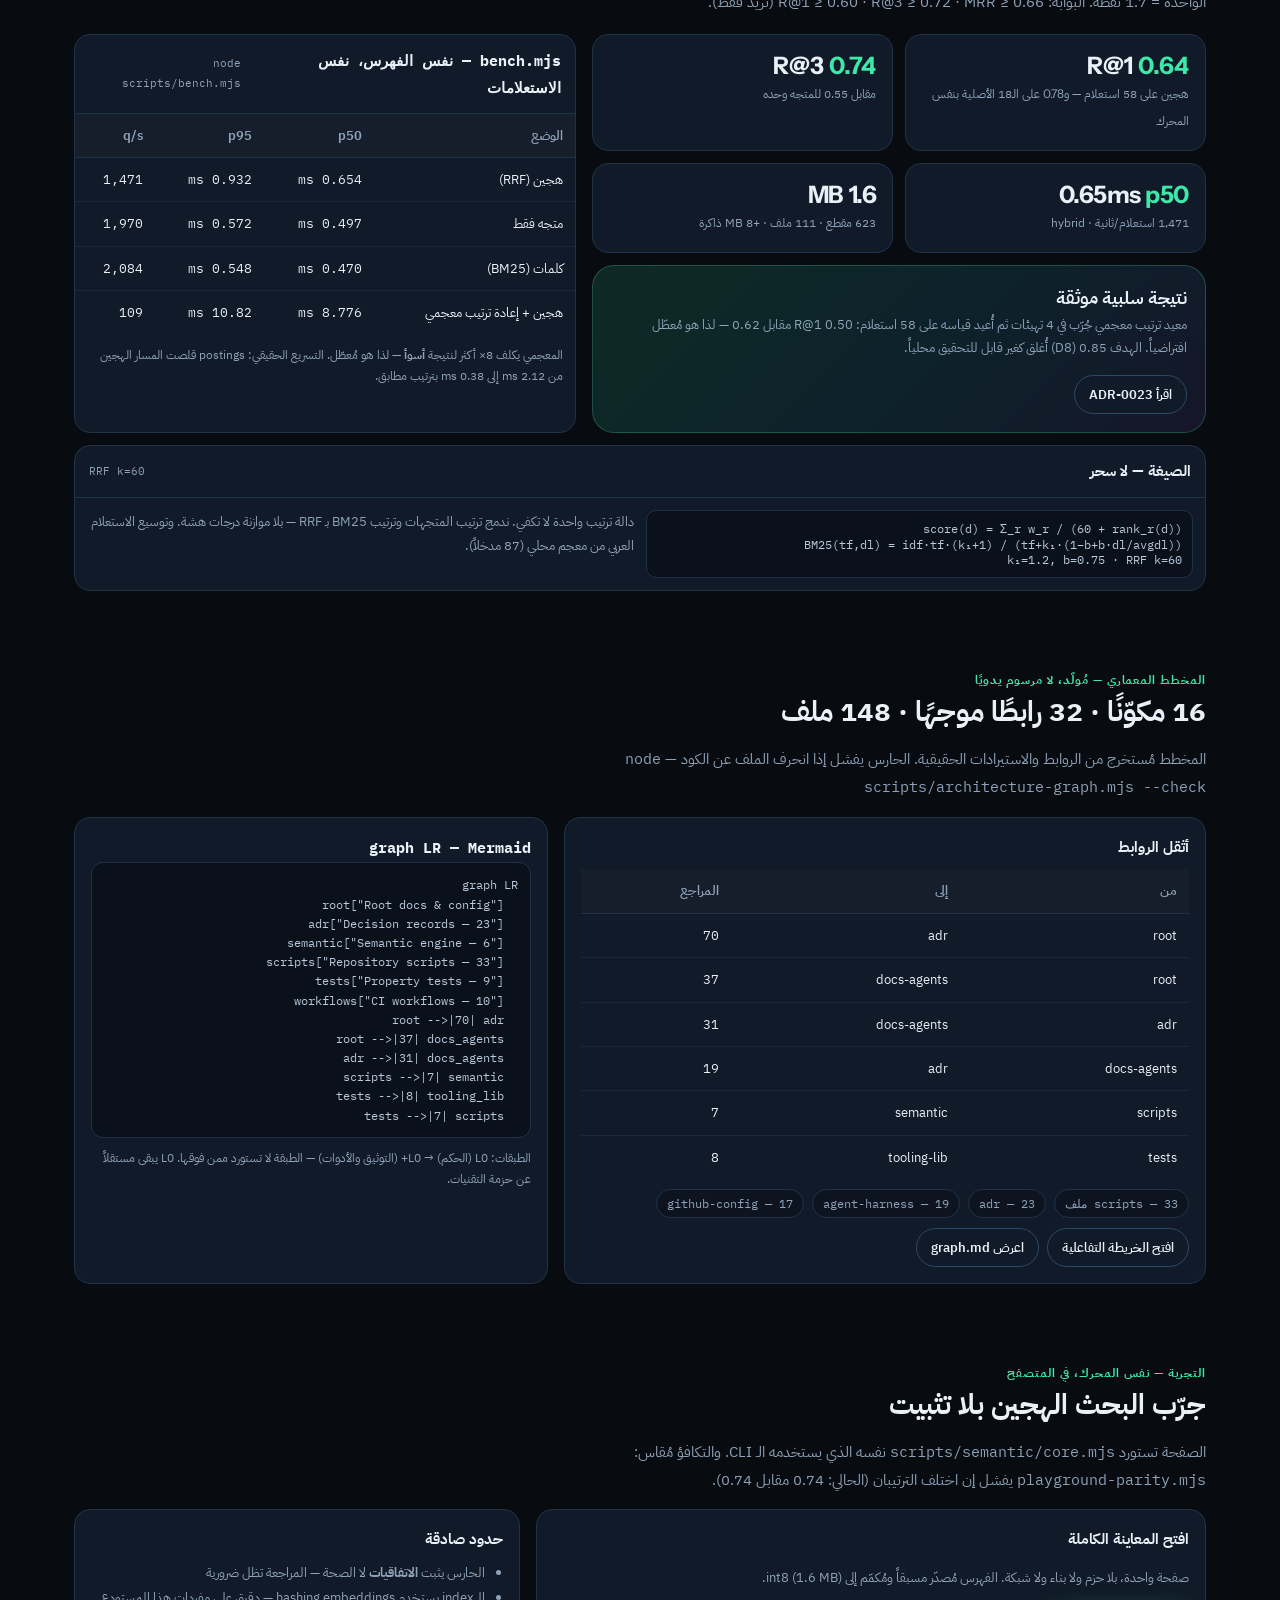
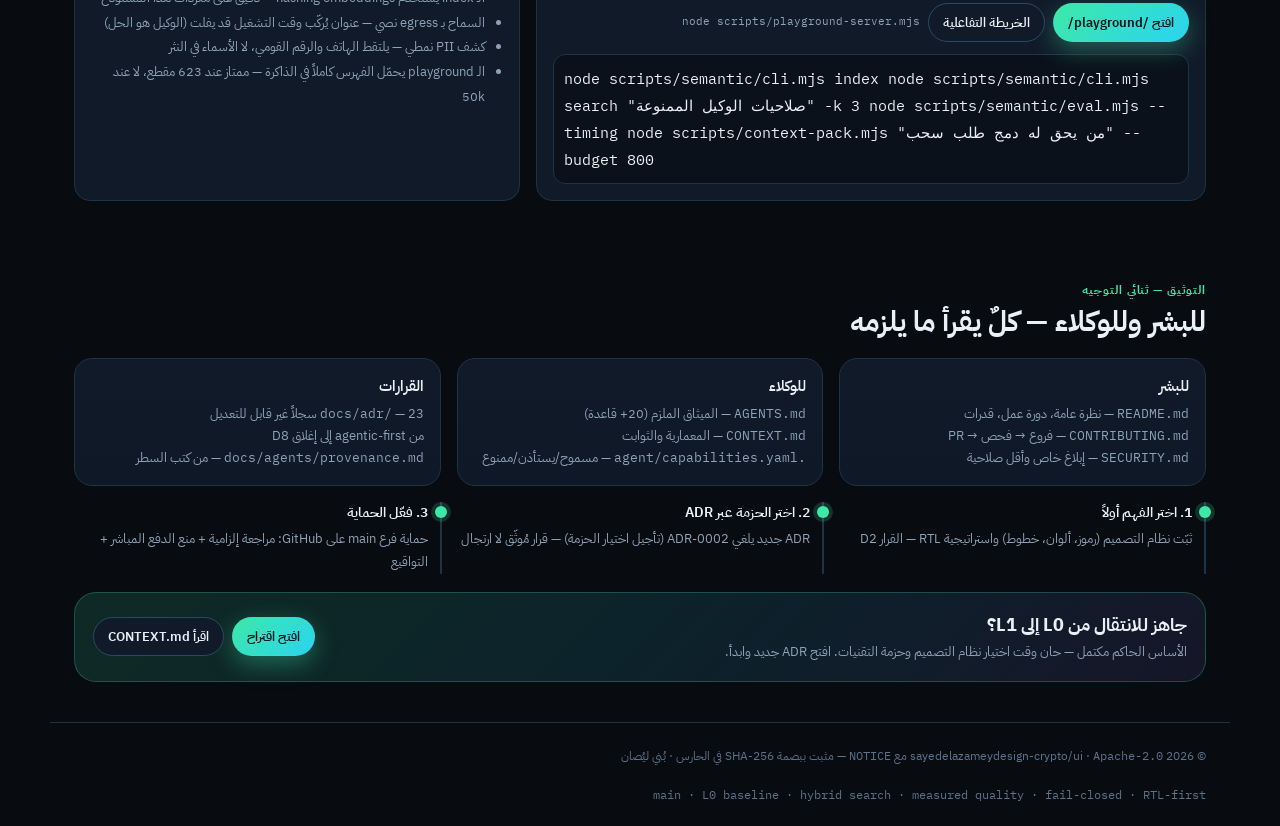
==== commit b8c5cb20: "feat(builder): add consent-based Gemini planning flow AI-Assisted-By: Arena Agent Mode  Co-authored-" ====
--- a/showcase/index.html
+++ b/showcase/index.html
@@ -163,7 +163,8 @@
       <h1>مستودع واجهات المستخدم<br><em>جاهز لعام 2026</em> — بلا ضجيج، بمعايير قابلة للقياس</h1>
       <p>ليست مجرد واجهة. هذه <b>بيئة عمل مشتركة بين الإنسان والوكيل الذكي</b>: كل قاعدة قابلة للقراءة آليًا، وكل وعد قابل للفحص بسكربت واحد — <span class="mono">scripts/check-repo.sh</span>. لا مفاتيح، لا شبكة، لا بناء.</p>
       <div class="hero-actions">
-        <a class="btn primary" href="#playground">جرّب البحث الهجين الآن</a>
+        <a class="btn primary" href="/builder">أنشئ خطة لموقع · Plan a website</a>
+        <a class="btn" href="#playground">جرّب البحث الهجين الآن</a>
         <a class="btn" href="#quality">اعرض الأرقام الحقيقية</a>
         <span class="mono" style="align-self:center;color:var(--muted);font-size:12px">Apache-2.0 · 148 ملف متتبع · 148 ملف</span>
       </div>
